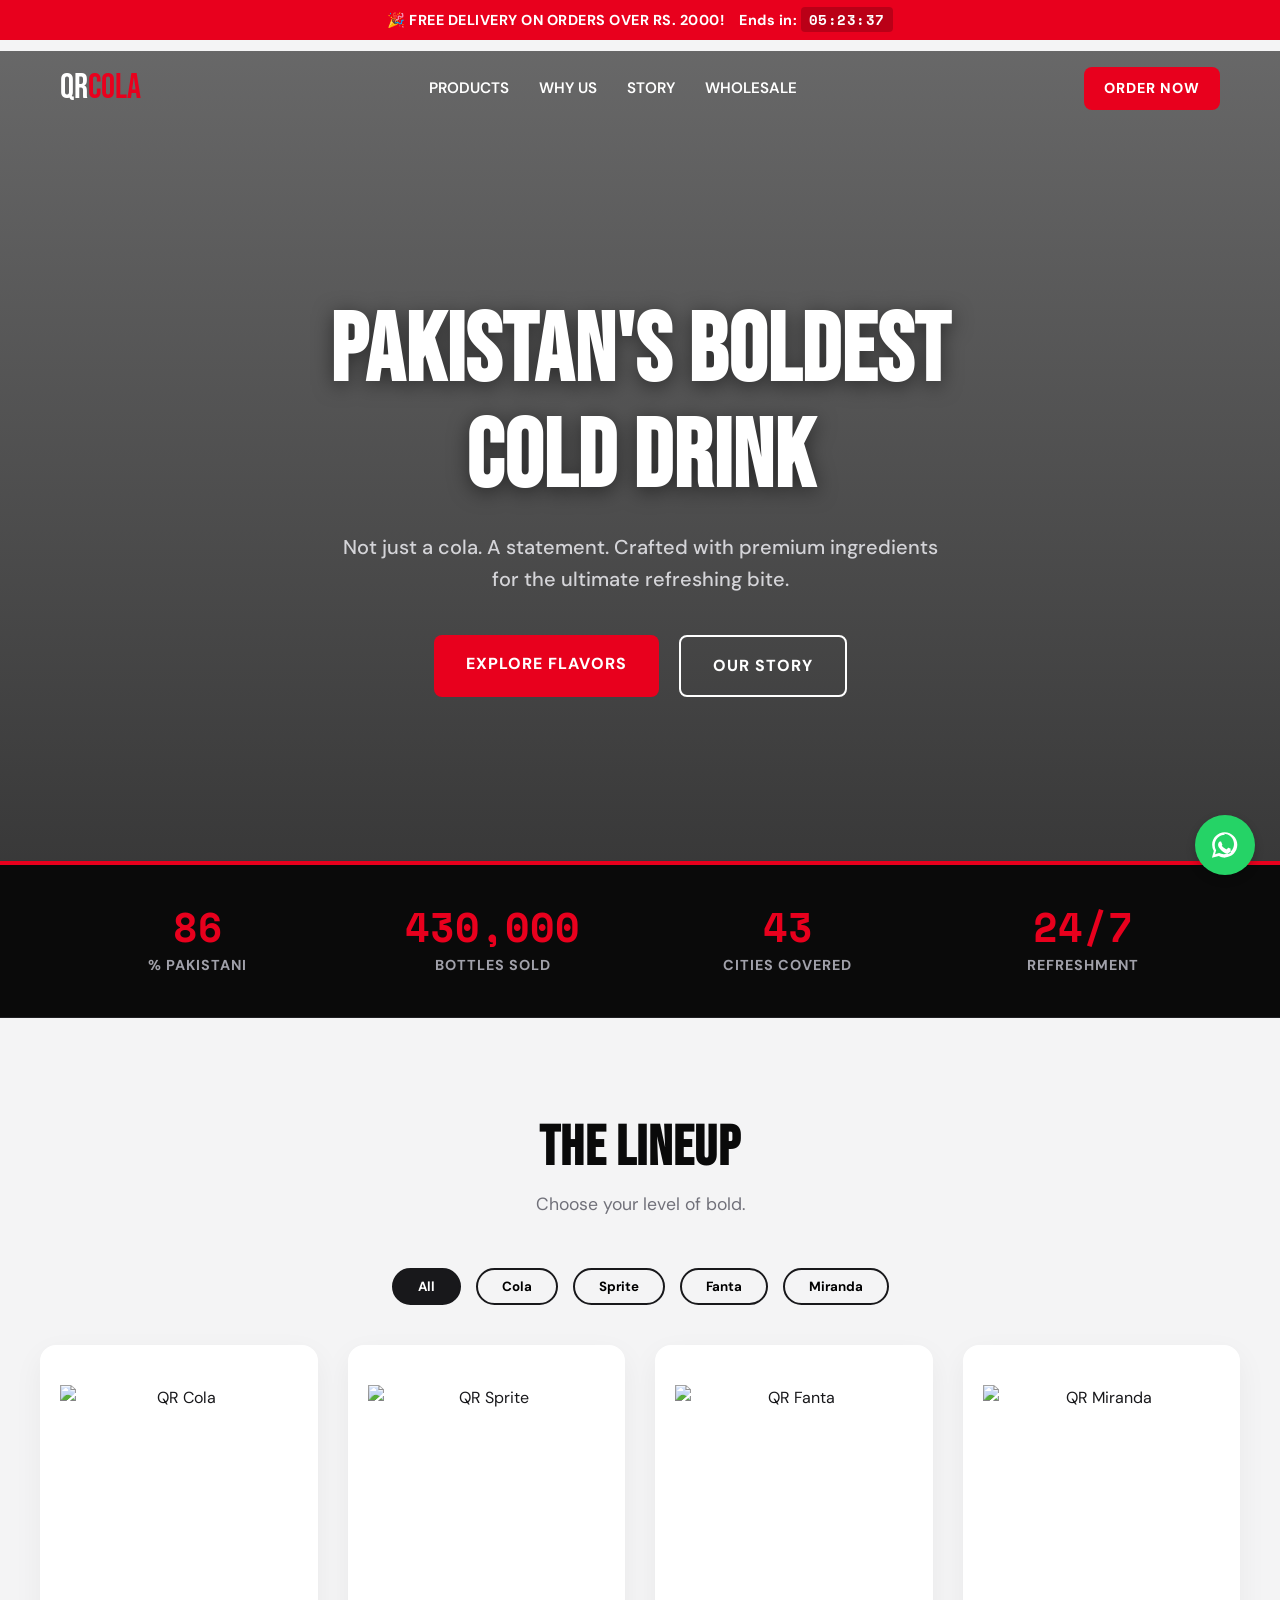
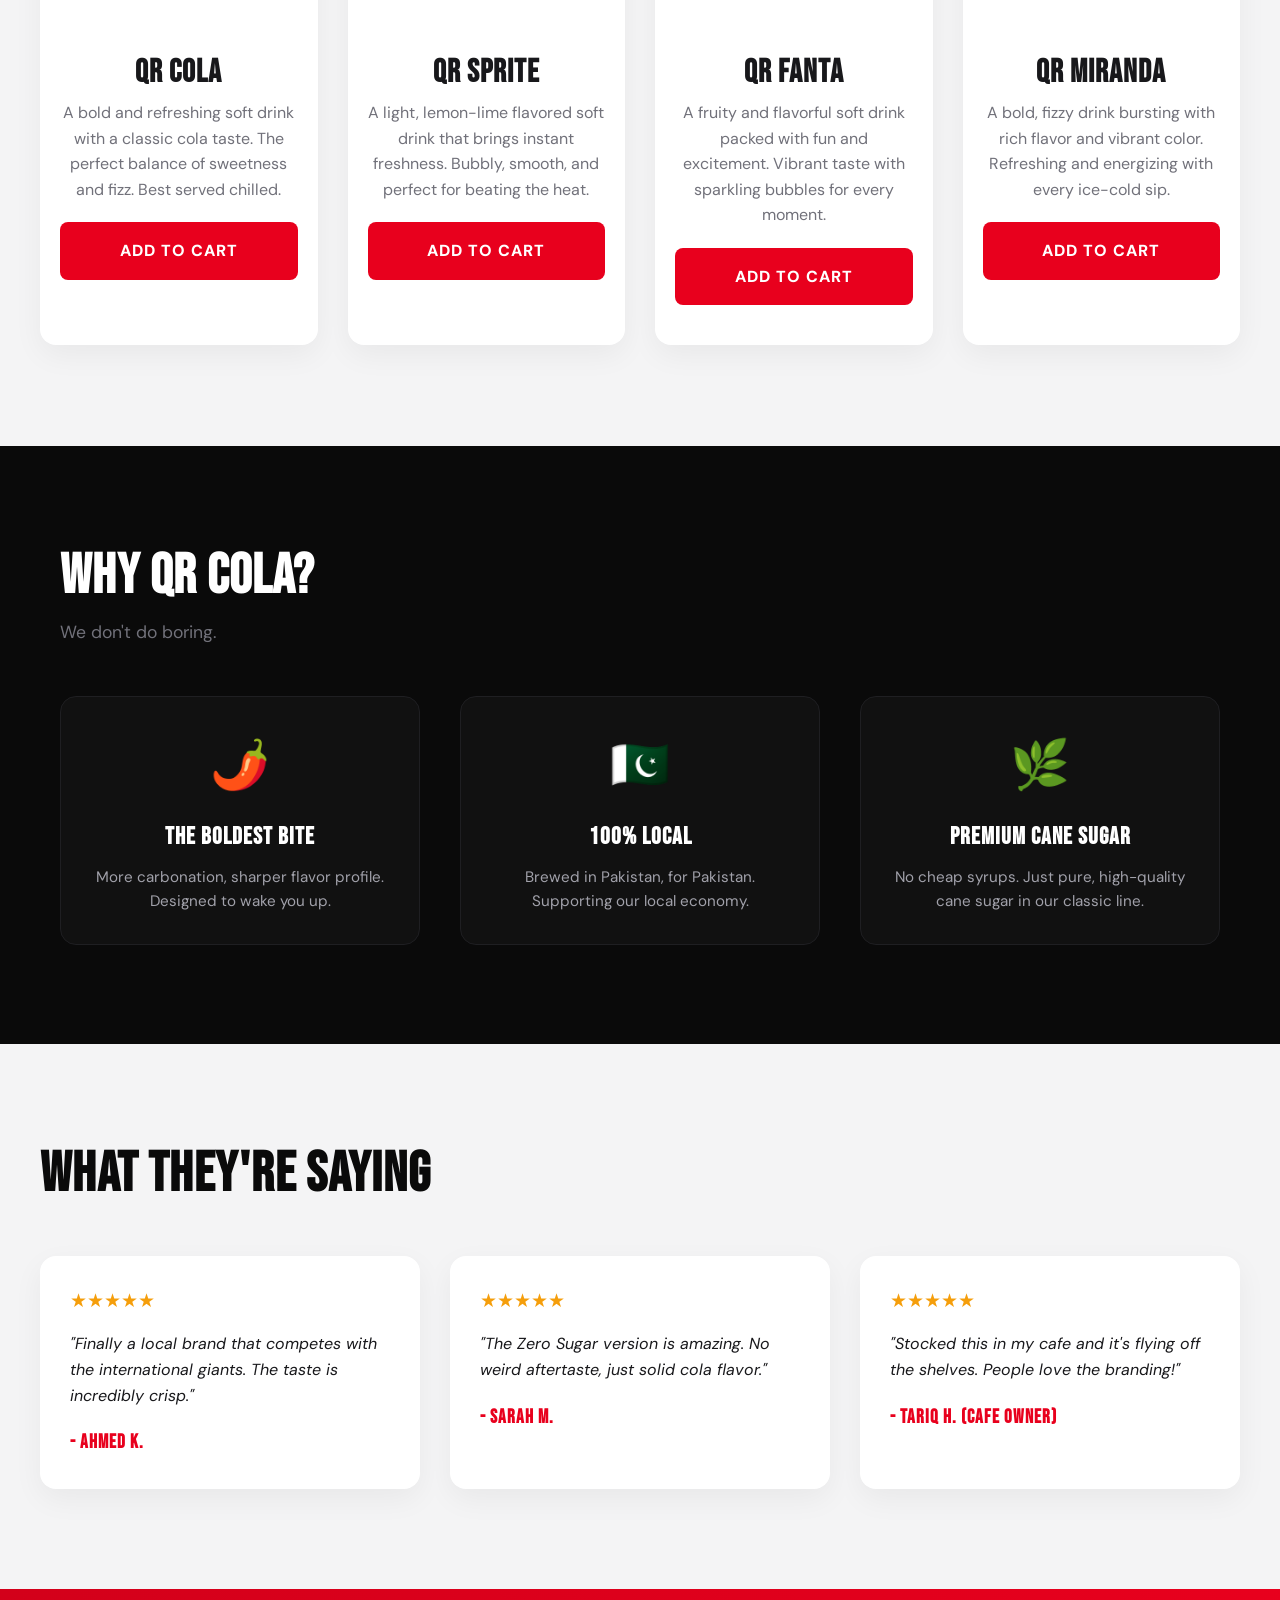
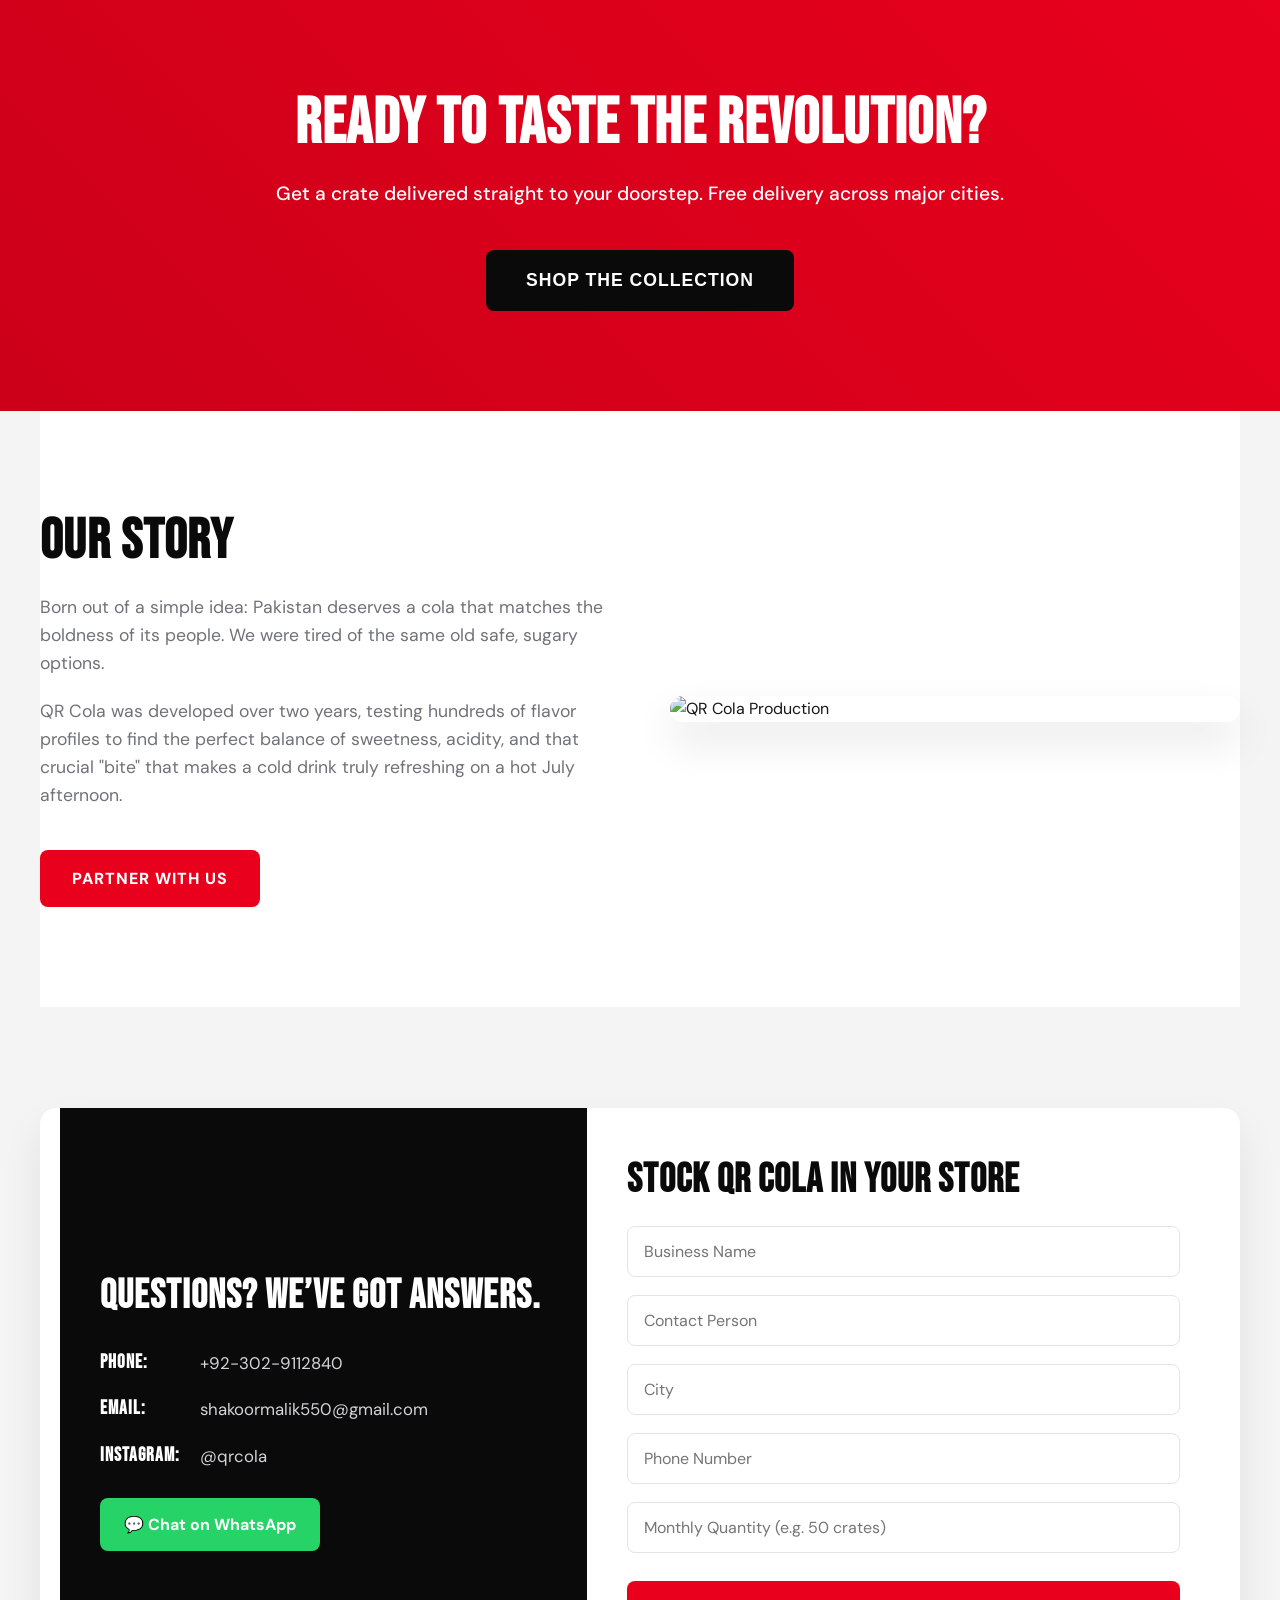
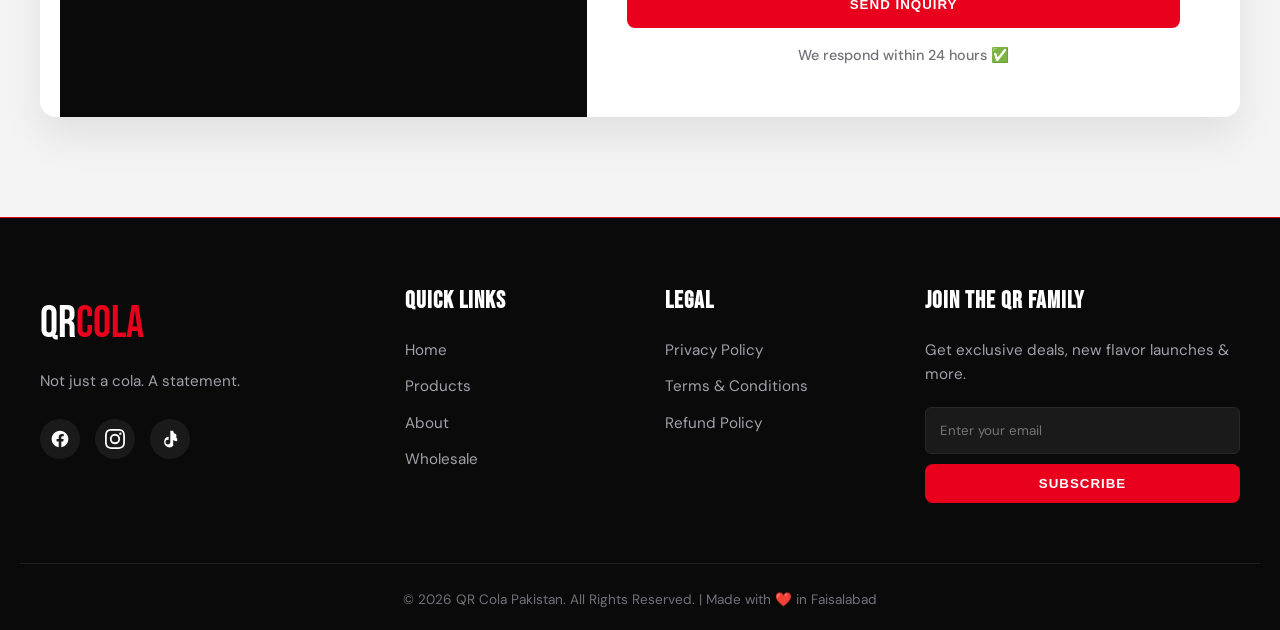
==== index (2).html @ 8982a93e "Add files via upload" ====
<!DOCTYPE html>
<html lang="en">
<head>
    <!-- SEO Meta Tags -->
    <meta charset="UTF-8">
    <meta name="viewport" content="width=device-width, initial-scale=1.0">
    <title>QR Cola Pakistan — Pakistan's Boldest Cold Drink</title>
    <meta name="description" content="Not just a cola. A statement. Experience the bold, refreshing taste of QR Cola. Order now for free delivery across Pakistan.">
    <meta property="og:title" content="QR Cola Pakistan — Pakistan's Boldest Cold Drink">
    <meta property="og:description" content="Experience the bold, refreshing taste of QR Cola. Order now for free delivery across Pakistan.">
    <meta property="og:image" content="https://images.unsplash.com/photo-1622543925917-763c34d1a86e?ixlib=rb-4.0.3&auto=format&fit=crop&w=1200&q=80">
    <meta property="og:type" content="website">

    <!-- Google Fonts -->
    <link rel="preconnect" href="https://fonts.googleapis.com">
    <link rel="preconnect" href="https://fonts.gstatic.com" crossorigin>
    <link href="https://fonts.googleapis.com/css2?family=Bebas+Neue&family=DM+Sans:wght@400;500;700;800&family=Space+Mono:wght@400;700&display=swap" rel="stylesheet">

    <!-- Performance -->
    <link rel="preload" as="image" href="https://images.unsplash.com/photo-1622543925917-763c34d1a86e?ixlib=rb-4.0.3&auto=format&fit=crop&w=1920&q=80">

    <style>
        /* =========================================================
           GLOBAL VARIABLES & RESET
        ========================================================= */
        :root {
            --brand-red: #E8001D;
            --brand-red-dark: #cc0019;
            --brand-black: #0A0A0A;
            --brand-dark: #18181b;
            --brand-light: #f4f4f5;
            --brand-white: #ffffff;
            --text-gray: #71717a;
            
            --font-head: 'Bebas Neue', sans-serif;
            --font-body: 'DM Sans', sans-serif;
            --font-mono: 'Space Mono', monospace;
        }

        * {
            box-sizing: border-box;
            margin: 0;
            padding: 0;
        }

        html { scroll-behavior: smooth; }

        body {
            font-family: var(--font-body);
            background-color: var(--brand-light);
            color: var(--brand-dark);
            overflow-x: hidden;
            line-height: 1.6;
        }

        h1, h2, h3, h4, h5, h6 {
            font-family: var(--font-head);
            line-height: 1.1;
            letter-spacing: 1px;
            text-transform: uppercase;
        }

        .container {
            max-width: 1200px;
            margin: 0 auto;
            padding: 0 20px;
        }

        a { text-decoration: none; color: inherit; }
        ul { list-style: none; }
        img { max-width: 100%; height: auto; display: block; }

        /* General Button Style */
        .btn {
            display: inline-block;
            background-color: var(--brand-red);
            color: var(--brand-white);
            font-weight: 800;
            padding: 16px 32px;
            border-radius: 8px;
            border: none;
            cursor: pointer;
            text-transform: uppercase;
            letter-spacing: 1px;
            transition: all 0.3s ease;
            text-align: center;
        }
        .btn:hover { background-color: var(--brand-red-dark); transform: translateY(-2px); }

        /* Animation Utility */
        .fade-in {
            opacity: 0;
            transform: translateY(30px);
            transition: opacity 0.8s ease-out, transform 0.8s ease-out;
            will-change: transform, opacity;
        }
        .fade-in.visible { opacity: 1; transform: translateY(0); }

        /* =========================================================
           CRO Overlays (Scroll Bar, Sticky, WhatsApp, Exit Intent)
        ========================================================= */
        #scroll-progress {
            position: fixed; top: 0; left: 0; width: 100%; height: 4px;
            background-color: var(--brand-red); z-index: 10000;
            transform-origin: left center; transform: scaleX(0);
            will-change: transform;
        }

        .whatsapp-float {
            position: fixed; bottom: 25px; right: 25px; width: 60px; height: 60px;
            background-color: #25D366; color: #fff; border-radius: 50%;
            display: flex; align-items: center; justify-content: center;
            box-shadow: 0 4px 10px rgba(0, 0, 0, 0.2); z-index: 9998;
            will-change: transform; animation: pulse 2s infinite;
        }
        .whatsapp-float svg { width: 32px; height: 32px; fill: currentColor; }
        @keyframes pulse {
            0% { transform: scale(1); box-shadow: 0 0 0 0 rgba(37, 211, 102, 0.7); }
            70% { transform: scale(1.05); box-shadow: 0 0 0 15px rgba(37, 211, 102, 0); }
            100% { transform: scale(1); box-shadow: 0 0 0 0 rgba(37, 211, 102, 0); }
        }

        .mobile-sticky-bar {
            display: none; position: fixed; bottom: 0; left: 0; width: 100%;
            background-color: var(--brand-black); color: var(--brand-white);
            padding: 12px 16px; z-index: 9999; justify-content: space-between; align-items: center;
            box-shadow: 0 -4px 20px rgba(0,0,0,0.25);
            will-change: transform; transition: transform 0.3s ease-in-out;
        }
        .mobile-sticky-bar.hidden { transform: translateY(100%); }
        .mobile-sticky-bar .text { font-size: 0.85rem; font-weight: 700; }
        .mobile-sticky-bar .actions { display: flex; gap: 10px; align-items: center; }
        .mobile-sticky-bar .btn-buy { background: var(--brand-red); padding: 8px 16px; border-radius: 6px; font-weight: 800; font-size: 0.8rem; }
        .mobile-sticky-bar .btn-close { background: none; border: none; color: #a1a1aa; font-size: 1.2rem; }

        .exit-overlay {
            display: none; position: fixed; top: 0; left: 0; width: 100%; height: 100%;
            background-color: rgba(0, 0, 0, 0.8); z-index: 10001; align-items: center; justify-content: center; backdrop-filter: blur(4px);
        }
        .exit-popup {
            background: var(--brand-white); padding: 40px; border-radius: 16px; text-align: center;
            max-width: 480px; width: 90%; position: relative;
        }
        .exit-popup h2 { font-size: 2.5rem; color: var(--brand-dark); margin-bottom: 10px; }
        .exit-popup p { color: var(--text-gray); margin-bottom: 20px; font-size: 1rem; }
        .exit-form input { width: 100%; padding: 14px; border: 2px solid #e4e4e7; border-radius: 8px; margin-bottom: 15px; font-size: 1rem; font-family: var(--font-body); }
        .exit-form .btn { width: 100%; }
        .btn-exit-close { position: absolute; top: 15px; right: 20px; background: none; border: none; font-size: 1.8rem; color: #a1a1aa; cursor: pointer; }

        /* =========================================================
           1. ANNOUNCEMENT BAR
        ========================================================= */
        .announcement-bar {
            background-color: var(--brand-red);
            color: var(--brand-white);
            text-align: center;
            padding: 8px 10px;
            font-size: 0.9rem;
            font-weight: 700;
            display: flex;
            justify-content: center;
            align-items: center;
            gap: 15px;
            letter-spacing: 0.5px;
        }
        .timer { font-family: var(--font-mono); background: rgba(0,0,0,0.2); padding: 2px 8px; border-radius: 4px; }

        /* =========================================================
           2. NAVIGATION
        ========================================================= */
        .navbar {
            position: sticky; top: 0; z-index: 9000;
            background: transparent; padding: 20px 0;
            transition: all 0.3s ease;
        }
        .navbar.scrolled { background: rgba(10, 10, 10, 0.95); backdrop-filter: blur(10px); padding: 15px 0; }
        .nav-container { display: flex; justify-content: space-between; align-items: center; max-width: 1200px; margin: 0 auto; padding: 0 20px; }
        .logo { font-family: var(--font-head); font-size: 2.2rem; font-weight: 400; color: var(--brand-white); }
        .logo span { color: var(--brand-red); }
        .nav-links { display: flex; gap: 30px; align-items: center; }
        .nav-links a { color: var(--brand-white); font-weight: 600; font-size: 0.95rem; text-transform: uppercase; transition: color 0.2s; }
        .nav-links a:hover { color: var(--brand-red); }
        
        .hamburger { display: none; cursor: pointer; flex-direction: column; gap: 5px; }
        .hamburger span { display: block; width: 25px; height: 3px; background: var(--brand-white); transition: all 0.3s; }

        /* =========================================================
           3. HERO SECTION
        ========================================================= */
        .hero {
            height: 90vh; min-height: 600px;
            background: linear-gradient(rgba(10, 10, 10, 0.6), rgba(10, 10, 10, 0.8)), url('https://images.unsplash.com/photo-1622543925917-763c34d1a86e?ixlib=rb-4.0.3&auto=format&fit=crop&w=1920&q=80') center/cover;
            display: flex; align-items: center; justify-content: center; text-align: center; color: var(--brand-white);
            margin-top: -85px; /* Pull up under transparent nav */
            padding-top: 85px;
        }
        .hero-content h1 { font-size: 6rem; margin-bottom: 20px; text-shadow: 0 4px 20px rgba(0,0,0,0.5); }
        .hero-content p { font-size: 1.25rem; font-weight: 500; margin-bottom: 40px; max-width: 600px; margin-inline: auto; color: #d4d4d8; }
        .hero-buttons { display: flex; gap: 20px; justify-content: center; }
        .btn-outline { background: transparent; border: 2px solid var(--brand-white); color: var(--brand-white); }
        .btn-outline:hover { background: var(--brand-white); color: var(--brand-black); }

        /* =========================================================
           4. TRUST SIGNALS STRIP
        ========================================================= */
        .trust-strip { background: var(--brand-black); color: var(--brand-white); padding: 40px 0; border-top: 4px solid var(--brand-red); border-bottom: 1px solid #1f1f22;}
        .trust-grid { display: grid; grid-template-columns: repeat(4, 1fr); gap: 20px; text-align: center; }
        .trust-item h3 { font-family: var(--font-mono); font-size: 2.5rem; color: var(--brand-red); margin-bottom: 5px; }
        .trust-item p { font-size: 0.9rem; text-transform: uppercase; font-weight: 700; letter-spacing: 1px; color: #a1a1aa; }

        /* =========================================================
           5. PRODUCTS SECTION
        ========================================================= */
        .products { padding: 100px 0; text-align: center; }
        .section-header { margin-bottom: 50px; }
        .section-header h2 { font-size: 3.5rem; margin-bottom: 10px; color: var(--brand-black); }
        .section-header p { color: var(--text-gray); font-size: 1.1rem; }
        
        .filter-tabs { display: flex; justify-content: center; gap: 15px; margin-bottom: 40px; }
        .filter-btn { padding: 8px 24px; border: 2px solid var(--brand-dark); background: transparent; border-radius: 30px; cursor: pointer; font-weight: 700; font-family: var(--font-body); transition: all 0.3s; }
        .filter-btn.active, .filter-btn:hover { background: var(--brand-dark); color: var(--brand-white); }

        .product-grid { display: grid; grid-template-columns: repeat(4, 1fr); gap: 30px; }
        .product-card { background: var(--brand-white); padding: 40px 20px; border-radius: 16px; box-shadow: 0 10px 30px rgba(0,0,0,0.05); transition: transform 0.3s; }
        .product-card:hover { transform: translateY(-10px); }
        .product-card img { height: 250px; object-fit: contain; margin: 0 auto 20px; }
        .product-card h3 { font-size: 2rem; margin-bottom: 10px; }
        .product-card p { color: var(--text-gray); margin-bottom: 20px; }

        /* =========================================================
           6. WHY QR COLA SECTION
        ========================================================= */
        .why-qr { background: var(--brand-black); color: var(--brand-white); padding: 100px 0; }
        .why-qr .section-header h2 { color: var(--brand-white); }
        .why-grid { display: grid; grid-template-columns: repeat(3, 1fr); gap: 40px; }
        .why-card { text-align: center; padding: 30px; border: 1px solid #1f1f22; border-radius: 16px; background: #111; }
        .why-card .icon { font-size: 3rem; margin-bottom: 20px; }
        .why-card h4 { font-size: 1.5rem; margin-bottom: 15px; }
        .why-card p { color: #a1a1aa; font-size: 0.95rem; }

        /* =========================================================
           7. TESTIMONIALS SECTION
        ========================================================= */
        .testimonials { padding: 100px 0; }
        .test-grid { display: grid; grid-template-columns: repeat(3, 1fr); gap: 30px; }
        .test-card { background: var(--brand-white); padding: 30px; border-radius: 16px; box-shadow: 0 10px 30px rgba(0,0,0,0.05); }
        .stars { color: #F59E0B; margin-bottom: 15px; font-size: 1.2rem; }
        .test-card p { font-style: italic; margin-bottom: 20px; color: var(--brand-dark); }
        .test-author { font-weight: 700; font-family: var(--font-head); font-size: 1.2rem; letter-spacing: 1px; color: var(--brand-red); }

        /* =========================================================
           8. ORDER / CTA SECTION
        ========================================================= */
        .cta-section { 
            background: linear-gradient(45deg, var(--brand-red-dark), var(--brand-red)); 
            padding: 100px 0; text-align: center; color: var(--brand-white); 
        }
        .cta-section h2 { font-size: 4rem; margin-bottom: 20px; }
        .cta-section p { font-size: 1.2rem; font-weight: 500; margin-bottom: 40px; }
        .cta-section .btn { background: var(--brand-black); color: var(--brand-white); font-size: 1.1rem; padding: 20px 40px; }
        .cta-section .btn:hover { background: #222; }

        /* =========================================================
           9. BRAND STORY SECTION
        ========================================================= */
        .brand-story { padding: 100px 0; background: var(--brand-white); }
        .story-grid { display: grid; grid-template-columns: 1fr 1fr; gap: 60px; align-items: center; }
        .story-img img { border-radius: 16px; box-shadow: 0 20px 40px rgba(0,0,0,0.1); }
        .story-content h2 { font-size: 3.5rem; margin-bottom: 20px; color: var(--brand-black); }
        .story-content p { color: var(--text-gray); font-size: 1.1rem; margin-bottom: 20px; }

        /* =========================================================
           10. CONTACT & WHOLESALE (Integrated)
        ========================================================= */
        .contact-section { padding: 100px 0; background: var(--brand-light); }
        .contact-container {
            background: var(--brand-white); border-radius: 16px; box-shadow: 0 20px 40px rgba(0, 0, 0, 0.08);
            display: grid; grid-template-columns: 1fr 1.2fr; overflow: hidden;
        }
        .left-col { background-color: var(--brand-black); color: var(--brand-white); padding: 50px 40px; display: flex; flex-direction: column; justify-content: center; }
        .left-col h2 { font-size: 2.5rem; margin-bottom: 30px; }
        .contact-details li { margin-bottom: 16px; display: flex; align-items: center; color: #d4d4d8; font-size: 1.05rem; }
        .contact-details strong { color: var(--brand-white); width: 100px; display: inline-block; font-family: var(--font-head); font-size: 1.2rem; letter-spacing: 1px; }
        .btn-whatsapp { background-color: #25D366; color: #fff; padding: 14px 24px; border-radius: 8px; font-weight: 700; display: inline-flex; align-items: center; width: max-content; margin-top: 10px; }
        
        .right-col { padding: 50px 40px; }
        .right-col h2 { font-size: 2.5rem; margin-bottom: 24px; color: var(--brand-black); }
        .form-group { margin-bottom: 18px; position: relative; }
        .form-group input { width: 100%; padding: 14px 16px; border: 1.5px solid #e4e4e7; border-radius: 8px; font-size: 1rem; font-family: var(--font-body); outline: none; transition: 0.2s; }
        .form-group input:focus { border-color: var(--brand-black); }
        .form-group input.error-border { border-color: var(--brand-red) !important; background-color: #fef2f2; }
        .inline-error { color: var(--brand-red); font-size: 0.85rem; margin-top: 6px; display: none; font-weight: 500; }
        .form-footer { text-align: center; margin-top: 16px; font-size: 0.9rem; color: var(--text-gray); font-weight: 500; }

        @keyframes shake { 0%, 100% { transform: translateX(0); } 20%, 60% { transform: translateX(-6px); } 40%, 80% { transform: translateX(6px); } }
        .shake-animation { animation: shake 0.4s cubic-bezier(.36,.07,.19,.97) both; }

        /* =========================================================
           11. FOOTER (Integrated)
        ========================================================= */
        .qr-footer { background-color: var(--brand-black); color: var(--brand-white); border-top: 1px solid var(--brand-red); padding: 70px 20px 20px; font-size: 0.95rem; }
        .footer-container { max-width: 1200px; margin: 0 auto; display: grid; grid-template-columns: 1.5fr 1fr 1fr 1.5fr; gap: 50px; }
        .qr-footer h4 { font-size: 1.5rem; margin-bottom: 24px; }
        .brand-col .footer-logo { font-size: 2.8rem; font-family: var(--font-head); margin-bottom: 10px; }
        .brand-col .footer-logo span { color: var(--brand-red); }
        .brand-col .tagline { color: #a1a1aa; margin-bottom: 25px; }
        .social-icons { display: flex; gap: 15px; }
        .social-link { width: 40px; height: 40px; background: #1a1a1a; border-radius: 50%; display: flex; align-items: center; justify-content: center; transition: 0.3s; }
        .social-link svg { width: 20px; height: 20px; fill: var(--brand-white); }
        .social-link:hover { background: var(--brand-red); transform: translateY(-3px); }
        .footer-links li { margin-bottom: 12px; }
        .footer-links a { color: #a1a1aa; transition: 0.2s; }
        .footer-links a:hover { color: var(--brand-red); padding-left: 5px; }
        .newsletter-col p { color: #a1a1aa; margin-bottom: 20px; }
        .newsletter-form { display: flex; flex-direction: column; gap: 10px; }
        .newsletter-form input { padding: 14px; background: #1a1a1a; border: 1px solid #27272a; color: #fff; border-radius: 6px; font-family: var(--font-body); outline: none; }
        .newsletter-form input:focus { border-color: var(--brand-red); }
        .footer-bottom { margin-top: 60px; padding-top: 25px; border-top: 1px solid #1f1f22; text-align: center; color: #71717a; font-size: 0.85rem; }

        /* =========================================================
           RESPONSIVE BREAKPOINTS (1200px, 768px, 480px)
        ========================================================= */
        @media (max-width: 1200px) {
            .hero-content h1 { font-size: 5rem; }
            .product-grid, .why-grid, .test-grid { gap: 20px; }
        }

        @media (max-width: 768px) {
            /* Navbar Mobile */
            .hamburger { display: flex; }
            .nav-links { 
                position: absolute; top: 100%; left: 0; width: 100%; background: var(--brand-black); 
                flex-direction: column; padding: 20px 0; gap: 20px; transform: scaleY(0); transform-origin: top; 
                transition: transform 0.3s ease; border-top: 1px solid #222;
            }
            .nav-links.active { transform: scaleY(1); }
            
            /* Typography & Layout adjustments */
            .hero-content h1 { font-size: 4rem; }
            .trust-grid { grid-template-columns: 1fr 1fr; gap: 30px; }
            .product-grid, .why-grid, .test-grid { grid-template-columns: 1fr 1fr; }
            .story-grid { grid-template-columns: 1fr; text-align: center; }
            .story-img { order: -1; } /* Image on top */
            .contact-container { grid-template-columns: 1fr; }
            .footer-container { grid-template-columns: 1fr 1fr; gap: 40px; }
            
            /* Mobile CRO display */
            .mobile-sticky-bar { display: flex; }
            .whatsapp-float { bottom: 80px; } /* Push above sticky bar */
            .exit-overlay { display: none !important; } /* Desktop only */
        }

        @media (max-width: 480px) {
            .hero-content h1 { font-size: 3rem; }
            .trust-grid { grid-template-columns: 1fr; }
            .product-grid { grid-template-columns: 1fr; }
            .why-grid, .test-grid { grid-template-columns: 1fr; }
            .footer-container { grid-template-columns: 1fr; }
            .cta-section h2 { font-size: 3rem; }
            .filter-tabs { flex-wrap: wrap; }
            .mobile-sticky-bar .text { font-size: 0.75rem; }
            .mobile-sticky-bar .btn-buy { padding: 6px 12px; }
        }
    </style>
</head>
<body>

    <!-- UI OVERLAYS -->
    <div id="scroll-progress"></div>

    <div class="exit-overlay" id="exitIntentPopup">
        <div class="exit-popup">
            <button class="btn-exit-close" id="closePopup">&times;</button>
            <h2>WAIT! Get 10% OFF</h2>
            <p>Don't leave thirsty. Enter your email to unlock your exclusive code: <strong>FIRST10</strong></p>
            <form class="exit-form" id="exitForm">
                <input type="email" placeholder="Enter your email address" required>
                <button type="submit" class="btn">CLAIM MY DISCOUNT</button>
            </form>
        </div>
    </div>

    <div class="mobile-sticky-bar" id="mobileStickyBar">
        <div class="text">🛒 QR Cola — Order & Get Free Delivery</div>
        <div class="actions">
            <a href="#order-cta" class="btn-buy">BUY NOW</a>
            <button class="btn-close" id="closeStickyBar">&times;</button>
        </div>
    </div>

    <a href="https://wa.me/923029112840" target="_blank" class="whatsapp-float" aria-label="Chat on WhatsApp">
        <svg viewBox="0 0 24 24"><path d="M12.031 21.492c-1.625 0-3.219-.422-4.641-1.219l-5.187 1.359 1.406-5.062a9.42 9.42 0 01-1.266-4.734c0-5.203 4.234-9.437 9.453-9.437s9.437 4.234 9.437 9.437-4.234 9.456-9.202 9.456h-.001zm0-17.155c-4.25 0-7.719 3.469-7.719 7.719 0 1.359.359 2.687 1.047 3.844l-.828 2.969 3.031-.797a7.669 7.669 0 003.469.828h.016c4.25 0 7.703-3.469 7.703-7.703 0-4.25-3.469-7.719-7.719-7.719zm4.234 10.516c-.234-.109-1.375-.688-1.594-.766-.219-.078-.375-.109-.531.109-.156.219-.609.766-.75.922-.141.156-.281.187-.516.078-1.25-.562-2.312-1.234-3.219-2.547-.141-.187.141-.172.359-.609.078-.156.031-.297-.016-.422-.047-.125-.531-1.281-.734-1.766-.187-.453-.391-.391-.531-.391-.141 0-.297-.016-.453-.016-.156 0-.422.062-.641.312-.219.25-.844.828-.844 2.016 0 1.187.859 2.344.984 2.5.125.156 1.703 2.609 4.125 3.656.578.25 1.031.391 1.391.5.578.187 1.109.156 1.531.094.469-.062 1.375-.562 1.562-1.109.187-.547.187-1.016.141-1.109-.063-.094-.219-.156-.454-.266z"/></svg>
    </a>

    <!-- 1. ANNOUNCEMENT BAR -->
    <div id="announcement-bar" class="announcement-bar">
        <span>🎉 FREE DELIVERY ON ORDERS OVER RS. 2000!</span>
        <span>Ends in: <strong class="timer" id="countdownTimer">05:23:40</strong></span>
    </div>

    <!-- 2. NAVIGATION -->
    <nav id="navbar" class="navbar">
        <div class="nav-container">
            <a href="#" class="logo">QR<span>COLA</span></a>
            <div class="nav-links" id="navLinks">
                <a href="#products">Products</a>
                <a href="#why-qr">Why Us</a>
                <a href="#brand-story">Story</a>
                <a href="#contact-wholesale">Wholesale</a>
            </div>
            <div style="display: flex; gap: 15px; align-items: center;">
                <a href="#order-cta" class="btn" style="padding: 10px 20px; font-size: 0.9rem;">Order Now</a>
                <div class="hamburger" id="hamburgerMenu">
                    <span></span><span></span><span></span>
                </div>
            </div>
        </div>
    </nav>

    <!-- 3. HERO SECTION -->
    <section id="hero" class="hero">
        <div class="container hero-content fade-in">
            <h1>Pakistan's Boldest<br>Cold Drink</h1>
            <p>Not just a cola. A statement. Crafted with premium ingredients for the ultimate refreshing bite.</p>
            <div class="hero-buttons">
                <a href="#products" class="btn">Explore Flavors</a>
                <a href="#brand-story" class="btn btn-outline">Our Story</a>
            </div>
        </div>
    </section>

    <!-- 4. TRUST SIGNALS STRIP -->
    <section id="trust-signals" class="trust-strip">
        <div class="container trust-grid">
            <div class="trust-item fade-in">
                <h3 class="stat-counter" data-target="100">0</h3><p>% Pakistani</p>
            </div>
            <div class="trust-item fade-in" style="transition-delay: 0.1s;">
                <h3 class="stat-counter" data-target="500000">0</h3><p>Bottles Sold</p>
            </div>
            <div class="trust-item fade-in" style="transition-delay: 0.2s;">
                <h3 class="stat-counter" data-target="50">0</h3><p>Cities Covered</p>
            </div>
            <div class="trust-item fade-in" style="transition-delay: 0.3s;">
                <h3>24/7</h3><p>Refreshment</p>
            </div>
        </div>
    </section>

    <!-- 5. PRODUCTS SECTION -->
    <section id="products" class="products container fade-in">
        <div class="section-header">
            <h2>The Lineup</h2>
            <p>Choose your level of bold.</p>
        </div>
        <div class="filter-tabs">
            <button class="filter-btn active" data-filter="all">All</button>
            <button class="filter-btn" data-filter="classic">Cola</button>
            <button class="filter-btn" data-filter="sprite">Sprite</button>
            <button class="filter-btn" data-filter="fanta">Fanta</button>
            <button class="filter-btn" data-filter="miranda">Miranda</button>
        </div>
        <div class="product-grid" id="productGrid">
            <!-- Product 1: QR Cola -->
            <div class="product-card" data-category="classic">
                <img src="berry.png" alt="QR Cola" loading="lazy">
                <h3>QR Cola</h3>
                <p>A bold and refreshing soft drink with a classic cola taste. The perfect balance of sweetness and fizz. Best served chilled.</p>
                <a href="#order-cta" class="btn" style="width: 100%">Add to Cart</a>
            </div>
            <!-- Product 2: QR Sprite -->
            <div class="product-card" data-category="sprite">
                <img src="lemon.png" alt="QR Sprite" loading="lazy">
                <h3>QR Sprite</h3>
                <p>A light, lemon-lime flavored soft drink that brings instant freshness. Bubbly, smooth, and perfect for beating the heat.</p>
                <a href="#order-cta" class="btn" style="width: 100%">Add to Cart</a>
            </div>
            <!-- Product 3: QR Fanta -->
            <div class="product-card" data-category="fanta">
                <img src="original.png" alt="QR Fanta" loading="lazy">
                <h3>QR Fanta</h3>
                <p>A fruity and flavorful soft drink packed with fun and excitement. Vibrant taste with sparkling bubbles for every moment.</p>
                <a href="#order-cta" class="btn" style="width: 100%">Add to Cart</a>
            </div>
            <!-- Product 4: QR Miranda -->
            <div class="product-card" data-category="miranda">
                <img src="zero.png" alt="QR Miranda" loading="lazy">
                <h3>QR Miranda</h3>
                <p>A bold, fizzy drink bursting with rich flavor and vibrant color. Refreshing and energizing with every ice-cold sip.</p>
                <a href="#order-cta" class="btn" style="width: 100%">Add to Cart</a>
            </div>
        </div>
    </section>

    <!-- 6. WHY QR COLA SECTION -->
    <section id="why-qr" class="why-qr">
        <div class="container fade-in">
            <div class="section-header text-center">
                <h2>Why QR Cola?</h2>
                <p>We don't do boring.</p>
            </div>
            <div class="why-grid">
                <div class="why-card">
                    <div class="icon">🌶️</div>
                    <h4>The Boldest Bite</h4>
                    <p>More carbonation, sharper flavor profile. Designed to wake you up.</p>
                </div>
                <div class="why-card">
                    <div class="icon">🇵🇰</div>
                    <h4>100% Local</h4>
                    <p>Brewed in Pakistan, for Pakistan. Supporting our local economy.</p>
                </div>
                <div class="why-card">
                    <div class="icon">🌿</div>
                    <h4>Premium Cane Sugar</h4>
                    <p>No cheap syrups. Just pure, high-quality cane sugar in our classic line.</p>
                </div>
            </div>
        </div>
    </section>

    <!-- 7. TESTIMONIALS SECTION -->
    <section id="testimonials" class="testimonials container fade-in">
        <div class="section-header text-center">
            <h2>What They're Saying</h2>
        </div>
        <div class="test-grid">
            <div class="test-card">
                <div class="stars">★★★★★</div>
                <p>"Finally a local brand that competes with the international giants. The taste is incredibly crisp."</p>
                <div class="test-author">- Ahmed K.</div>
            </div>
            <div class="test-card">
                <div class="stars">★★★★★</div>
                <p>"The Zero Sugar version is amazing. No weird aftertaste, just solid cola flavor."</p>
                <div class="test-author">- Sarah M.</div>
            </div>
            <div class="test-card">
                <div class="stars">★★★★★</div>
                <p>"Stocked this in my cafe and it's flying off the shelves. People love the branding!"</p>
                <div class="test-author">- Tariq H. (Cafe Owner)</div>
            </div>
        </div>
    </section>

    <!-- 8. ORDER / CTA SECTION -->
    <section id="order-cta" class="cta-section fade-in">
        <div class="container">
            <h2>Ready to Taste the Revolution?</h2>
            <p>Get a crate delivered straight to your doorstep. Free delivery across major cities.</p>
            <button class="btn">Shop The Collection</button>
        </div>
    </section>

    <!-- 9. BRAND STORY SECTION -->
    <section id="brand-story" class="brand-story container fade-in">
        <div class="story-grid">
            <div class="story-content">
                <h2>Our Story</h2>
                <p>Born out of a simple idea: Pakistan deserves a cola that matches the boldness of its people. We were tired of the same old safe, sugary options.</p>
                <p>QR Cola was developed over two years, testing hundreds of flavor profiles to find the perfect balance of sweetness, acidity, and that crucial "bite" that makes a cold drink truly refreshing on a hot July afternoon.</p>
                <a href="#contact-wholesale" class="btn" style="margin-top: 20px;">Partner With Us</a>
            </div>
            <div class="story-img">
                <img src="https://images.unsplash.com/photo-1556881286-fc6915169721?ixlib=rb-4.0.3&auto=format&fit=crop&w=800&q=80" alt="QR Cola Production" loading="lazy">
            </div>
        </div>
    </section>

    <!-- 10. CONTACT & WHOLESALE SECTION -->
    <section id="contact-wholesale" class="contact-section fade-in">
        <div class="container contact-container">
            <!-- Left: Retail / Get in Touch -->
            <div class="left-col">
                <h2>QUESTIONS? WE’VE GOT ANSWERS.</h2>
                <ul class="contact-details">
                    <li><strong>Phone:</strong> +92-302-9112840</li>
                    <li><strong>Email:</strong> shakoormalik550@gmail.com</li>
                    <li><strong>Instagram:</strong> @qrcola</li>
                </ul>
                <a href="https://wa.me/923029112840" target="_blank" class="btn-whatsapp">
                    💬 Chat on WhatsApp
                </a>
            </div>

            <!-- Right: Wholesale Form -->
            <div class="right-col">
                <h2>STOCK QR COLA IN YOUR STORE</h2>
                <form id="wholesaleForm" novalidate>
                    <div class="form-group">
                        <input type="text" id="businessName" placeholder="Business Name">
                        <div class="inline-error">Business Name is required</div>
                    </div>
                    <div class="form-group">
                        <input type="text" id="contactPerson" placeholder="Contact Person">
                        <div class="inline-error">Contact Person is required</div>
                    </div>
                    <div class="form-group">
                        <input type="text" id="city" placeholder="City">
                        <div class="inline-error">City is required</div>
                    </div>
                    <div class="form-group">
                        <input type="tel" id="phone" placeholder="Phone Number">
                        <div class="inline-error">Phone Number is required</div>
                    </div>
                    <div class="form-group">
                        <input type="text" id="quantity" placeholder="Monthly Quantity (e.g. 50 crates)">
                        <div class="inline-error">Please specify a monthly quantity</div>
                    </div>
                    <button type="submit" class="btn" style="width:100%; margin-top:10px;">SEND INQUIRY</button>
                    <div class="form-footer">We respond within 24 hours ✅</div>
                </form>
            </div>
        </div>
    </section>

    <!-- 11. FOOTER -->
    <footer class="qr-footer">
        <div class="footer-container">
            <div class="brand-col">
                <div class="footer-logo">QR<span>COLA</span></div>
                <p class="tagline">Not just a cola. A statement.</p>
                <div class="social-icons">
                    <a href="#" class="social-link" aria-label="Facebook"><svg viewBox="0 0 24 24"><path d="M22 12c0-5.523-4.477-10-10-10S2 6.477 2 12c0 4.991 3.657 9.128 8.438 9.878v-6.987h-2.54V12h2.54V9.797c0-2.506 1.492-3.89 3.777-3.89 1.094 0 2.238.195 2.238.195v2.46h-1.26c-1.243 0-1.63.771-1.63 1.562V12h2.773l-.443 2.89h-2.33v6.988C18.343 21.128 22 16.991 22 12z"/></svg></a>
                    <a href="#" class="social-link" aria-label="Instagram"><svg viewBox="0 0 24 24"><path d="M12 2.163c3.204 0 3.584.012 4.85.07 3.252.148 4.771 1.691 4.919 4.919.058 1.265.069 1.645.069 4.849 0 3.205-.012 3.584-.069 4.849-.149 3.225-1.664 4.771-4.919 4.919-1.266.058-1.644.07-4.85.07-3.204 0-3.584-.012-4.849-.07-3.26-.149-4.771-1.699-4.919-4.92-.058-1.265-.07-1.644-.07-4.849 0-3.204.013-3.583.07-4.849.149-3.227 1.664-4.771 4.919-4.919 1.266-.057 1.645-.069 4.849-.069zM12 0C8.741 0 8.333.014 7.053.072 2.695.272.273 2.69.073 7.052.014 8.333 0 8.741 0 12c0 3.259.014 3.668.072 4.948.2 4.358 2.618 6.78 6.98 6.98C8.333 23.986 8.741 24 12 24c3.259 0 3.668-.014 4.948-.072 4.354-.2 6.782-2.618 6.979-6.98.059-1.28.073-1.689.073-4.948 0-3.259-.014-3.667-.072-4.947-.196-4.354-2.617-6.78-6.979-6.98C15.668.014 15.259 0 12 0zm0 5.838a6.162 6.162 0 100 12.324 6.162 6.162 0 000-12.324zM12 16a4 4 0 110-8 4 4 0 010 8zm6.406-11.845a1.44 1.44 0 100 2.881 1.44 1.44 0 000-2.881z"/></svg></a>
                    <a href="#" class="social-link" aria-label="TikTok"><svg viewBox="0 0 24 24"><path d="M19.59 6.69a4.83 4.83 0 01-3.77-4.25V2h-3.45v13.67a2.89 2.89 0 01-5.2 1.74 2.89 2.89 0 012.31-4.64 2.93 2.93 0 01.88.13V9.4a6.84 6.84 0 00-1-.05A6.33 6.33 0 005 15.66a6.34 6.34 0 0010.86 4.43v-7a8.16 8.16 0 004.77 1.52v-3.4a4.85 4.85 0 01-1-.1z"/></svg></a>
                </div>
            </div>
            <div>
                <h4>QUICK LINKS</h4>
                <ul class="footer-links">
                    <li><a href="#hero">Home</a></li>
                    <li><a href="#products">Products</a></li>
                    <li><a href="#why-qr">About</a></li>
                    <li><a href="#contact-wholesale">Wholesale</a></li>
                </ul>
            </div>
            <div>
                <h4>LEGAL</h4>
                <ul class="footer-links">
                    <li><a href="#">Privacy Policy</a></li>
                    <li><a href="#">Terms & Conditions</a></li>
                    <li><a href="#">Refund Policy</a></li>
                </ul>
            </div>
            <div class="newsletter-col">
                <h4>JOIN THE QR FAMILY</h4>
                <p>Get exclusive deals, new flavor launches & more.</p>
                <form class="newsletter-form" onsubmit="event.preventDefault(); alert('Subscribed successfully!');">
                    <input type="email" placeholder="Enter your email" required>
                    <button type="submit" class="btn" style="padding: 12px;">SUBSCRIBE</button>
                </form>
            </div>
        </div>
        <div class="footer-bottom">
            <p>&copy; 2026 QR Cola Pakistan. All Rights Reserved. | Made with ❤️ in Faisalabad</p>
        </div>
    </footer>

    <!-- =========================================================
         JAVASCRIPT
    ========================================================= -->
    <script>
        document.addEventListener('DOMContentLoaded', () => {
            
            /* --- 1. Debounce Utility --- */
            const debounce = (func, wait) => {
                let timeout;
                return function executedFunction(...args) {
                    const later = () => { clearTimeout(timeout); func(...args); };
                    clearTimeout(timeout); timeout = setTimeout(later, wait);
                };
            };

            /* --- 2. Scroll Progress Bar --- */
            const progressBar = document.getElementById('scroll-progress');
            window.addEventListener('scroll', debounce(() => {
                requestAnimationFrame(() => {
                    const scrolled = window.scrollY / (document.documentElement.scrollHeight - window.innerHeight);
                    progressBar.style.transform = `scaleX(${scrolled})`;
                });
            }, 10), { passive: true });

            /* --- 3. Navbar Scroll Behavior --- */
            const navbar = document.getElementById('navbar');
            window.addEventListener('scroll', () => {
                if (window.scrollY > 50) navbar.classList.add('scrolled');
                else navbar.classList.remove('scrolled');
            }, { passive: true });

            /* --- 4. Mobile Menu Toggle --- */
            const hamburger = document.getElementById('hamburgerMenu');
            const navLinks = document.getElementById('navLinks');
            hamburger.addEventListener('click', () => {
                navLinks.classList.toggle('active');
            });
            // Close menu on click
            document.querySelectorAll('.nav-links a').forEach(link => {
                link.addEventListener('click', () => navLinks.classList.remove('active'));
            });

            /* --- 5. Countdown Timer --- */
            const timerEl = document.getElementById('countdownTimer');
            let timeLeft = 5 * 3600 + 23 * 60 + 40; // Example: 5h 23m 40s
            setInterval(() => {
                if (timeLeft <= 0) return;
                timeLeft--;
                const h = Math.floor(timeLeft / 3600).toString().padStart(2, '0');
                const m = Math.floor((timeLeft % 3600) / 60).toString().padStart(2, '0');
                const s = (timeLeft % 60).toString().padStart(2, '0');
                timerEl.textContent = `${h}:${m}:${s}`;
            }, 1000);

            /* --- 6. Scroll-Triggered Animations (IntersectionObserver) --- */
            const fadeElements = document.querySelectorAll('.fade-in');
            const observer = new IntersectionObserver((entries) => {
                entries.forEach(entry => {
                    if (entry.isIntersecting) {
                        entry.target.classList.add('visible');
                        observer.unobserve(entry.target);
                    }
                });
            }, { threshold: 0.1, rootMargin: "0px 0px -50px 0px" });
            fadeElements.forEach(el => observer.observe(el));

            /* --- 7. Stat Counter Animation --- */
            const counters = document.querySelectorAll('.stat-counter');
            const counterObserver = new IntersectionObserver((entries, obs) => {
                entries.forEach(entry => {
                    if (entry.isIntersecting) {
                        const target = +entry.target.getAttribute('data-target');
                        let count = 0;
                        const updateCount = () => {
                            const increment = target / 50; 
                            if (count < target) {
                                count = Math.ceil(count + increment);
                                entry.target.innerText = count.toLocaleString();
                                requestAnimationFrame(updateCount);
                            } else {
                                entry.target.innerText = (target >= 500000 ? '500K+' : target);
                            }
                        };
                        updateCount();
                        obs.unobserve(entry.target);
                    }
                });
            }, { threshold: 0.5 });
            counters.forEach(counter => counterObserver.observe(counter));

            /* --- 8. Product Filter Tabs --- */
            const filterBtns = document.querySelectorAll('.filter-btn');
            const productCards = document.querySelectorAll('.product-card');
            filterBtns.forEach(btn => {
                btn.addEventListener('click', () => {
                    filterBtns.forEach(b => b.classList.remove('active'));
                    btn.classList.add('active');
                    const filter = btn.getAttribute('data-filter');
                    
                    productCards.forEach(card => {
                        if (filter === 'all' || card.getAttribute('data-category') === filter) {
                            card.style.display = 'block';
                            setTimeout(() => card.style.opacity = '1', 50);
                        } else {
                            card.style.opacity = '0';
                            setTimeout(() => card.style.display = 'none', 300);
                        }
                    });
                });
            });

            /* --- 9. Wholesale Form Validation --- */
            const wholesaleForm = document.getElementById('wholesaleForm');
            const formGroups = wholesaleForm.querySelectorAll('.form-group');
            
            wholesaleForm.addEventListener('submit', (e) => {
                e.preventDefault(); 
                let isFormValid = true;

                formGroups.forEach(group => {
                    const input = group.querySelector('input');
                    const errorMsg = group.querySelector('.inline-error');
                    
                    input.classList.remove('shake-animation');
                    void input.offsetWidth; // Reflow

                    if (input.value.trim() === '') {
                        isFormValid = false;
                        input.classList.add('error-border', 'shake-animation');
                        errorMsg.style.display = 'block';
                    } else {
                        input.classList.remove('error-border', 'shake-animation');
                        errorMsg.style.display = 'none';
                    }
                });

                if (isFormValid) {
                    alert('Success! Your wholesale inquiry has been sent to the QR Cola team.');
                    wholesaleForm.reset(); 
                }
            });

            // Dynamic error clear on type
            formGroups.forEach(group => {
                const input = group.querySelector('input');
                const errorMsg = group.querySelector('.inline-error');
                input.addEventListener('input', () => {
                    if (input.value.trim() !== '') {
                        input.classList.remove('error-border', 'shake-animation');
                        errorMsg.style.display = 'none';
                    }
                });
            });

            /* --- 10. Exit Intent Popup (Desktop) --- */
            const exitPopup = document.getElementById('exitIntentPopup');
            const closeExitPopup = document.getElementById('closePopup');
            const exitForm = document.getElementById('exitForm');
            let popupTriggered = false;

            document.addEventListener('mouseleave', (e) => {
                if (e.clientY < 10 && !popupTriggered && window.innerWidth > 768) {
                    exitPopup.style.display = 'flex';
                    popupTriggered = true;
                }
            });

            closeExitPopup.addEventListener('click', () => exitPopup.style.display = 'none');
            exitPopup.addEventListener('click', (e) => { if(e.target === exitPopup) exitPopup.style.display = 'none'; });
            
            exitForm.addEventListener('submit', (e) => {
                e.preventDefault();
                alert('Success! Check your inbox for code FIRST10.');
                exitPopup.style.display = 'none';
            });

            /* --- 11. Sticky Bottom Bar Dismiss (Mobile) --- */
            const stickyBar = document.getElementById('mobileStickyBar');
            document.getElementById('closeStickyBar').addEventListener('click', () => {
                stickyBar.classList.add('hidden');
                setTimeout(() => stickyBar.style.display = 'none', 300);
            });
        });
    </script>
</body>
</html>
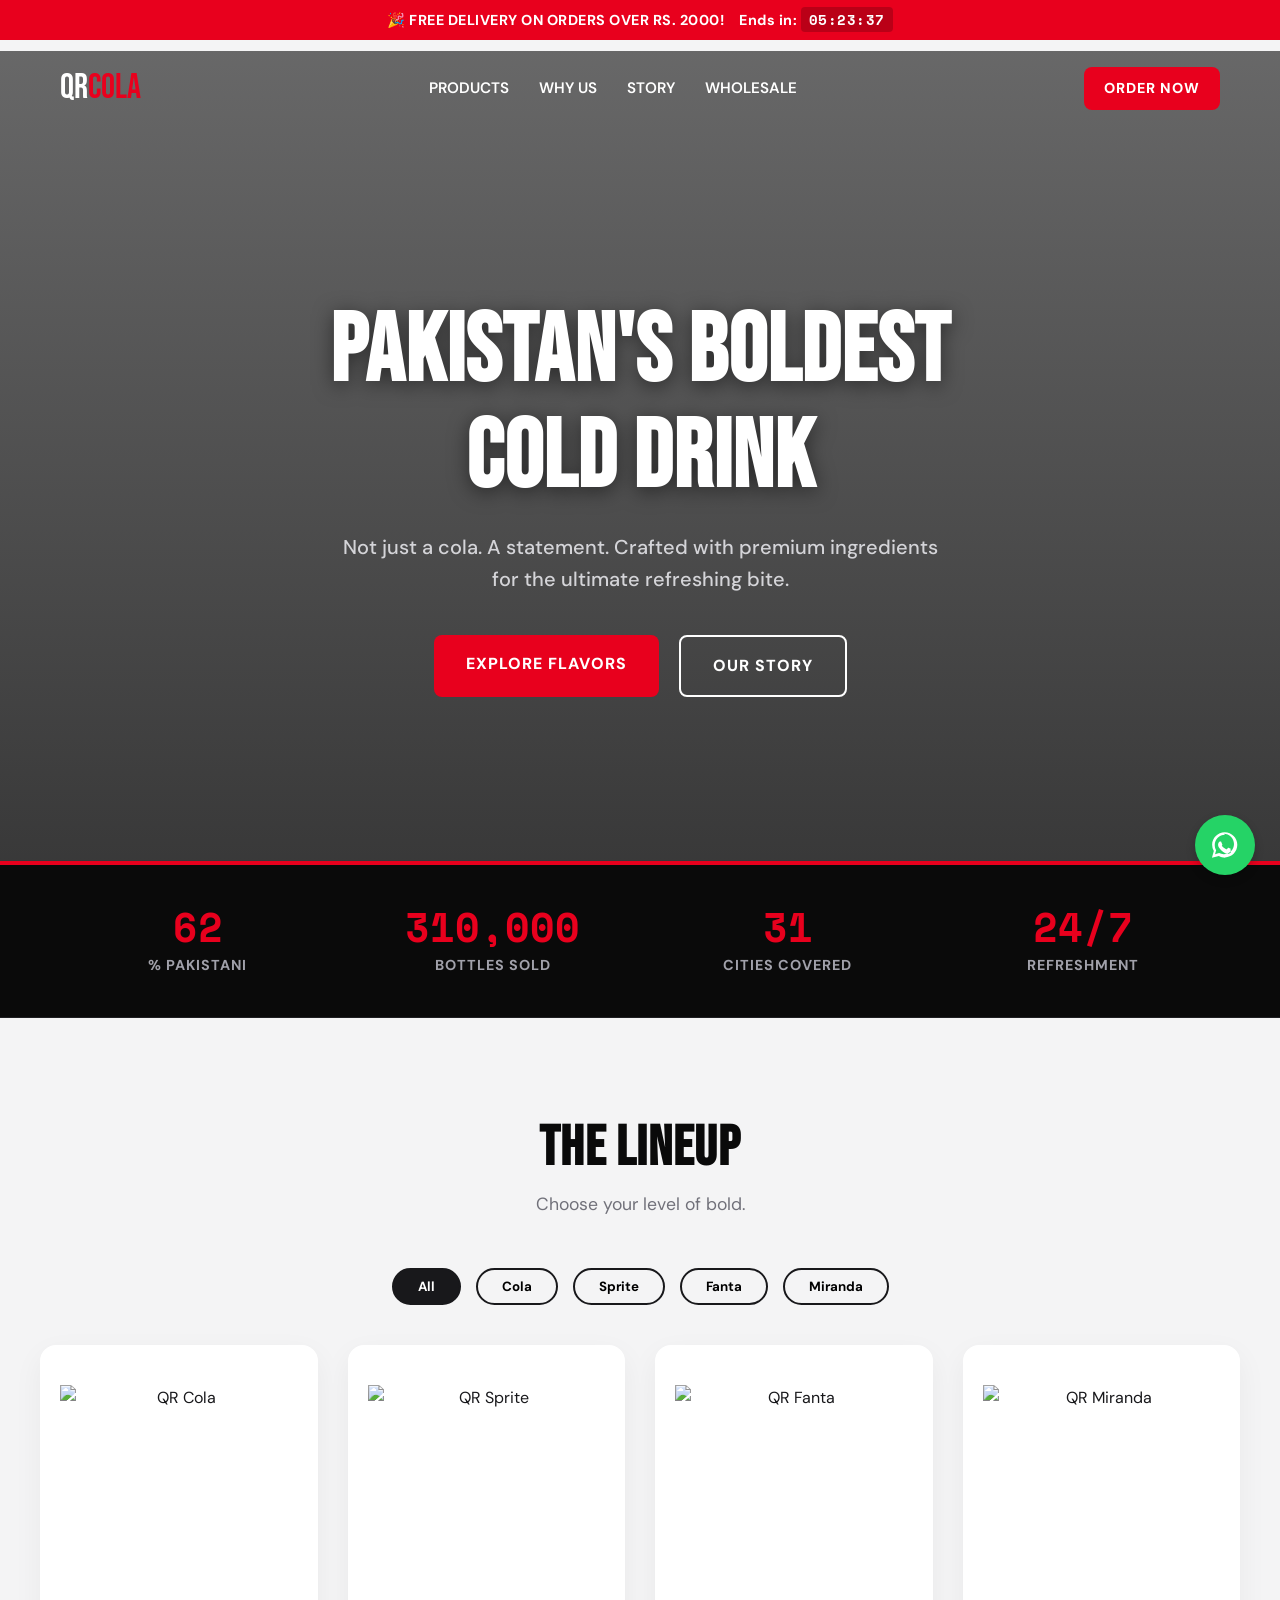
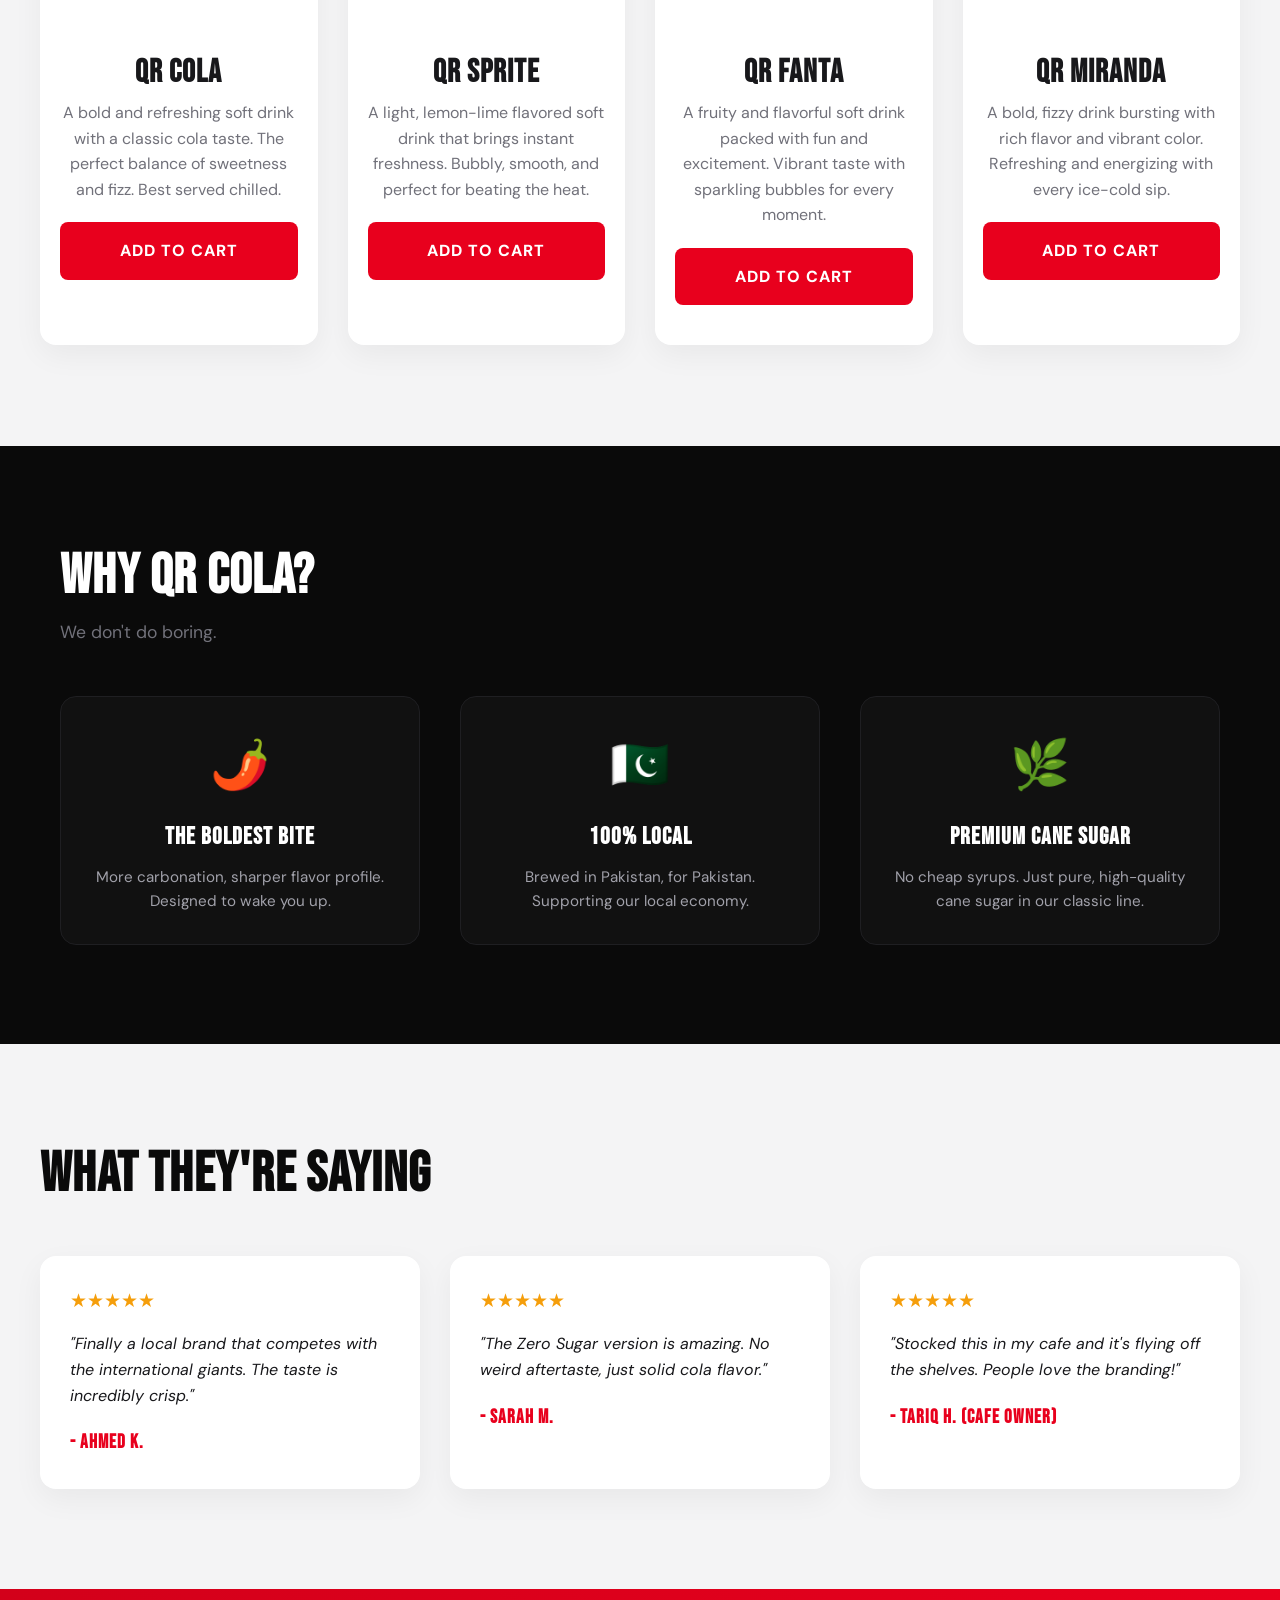
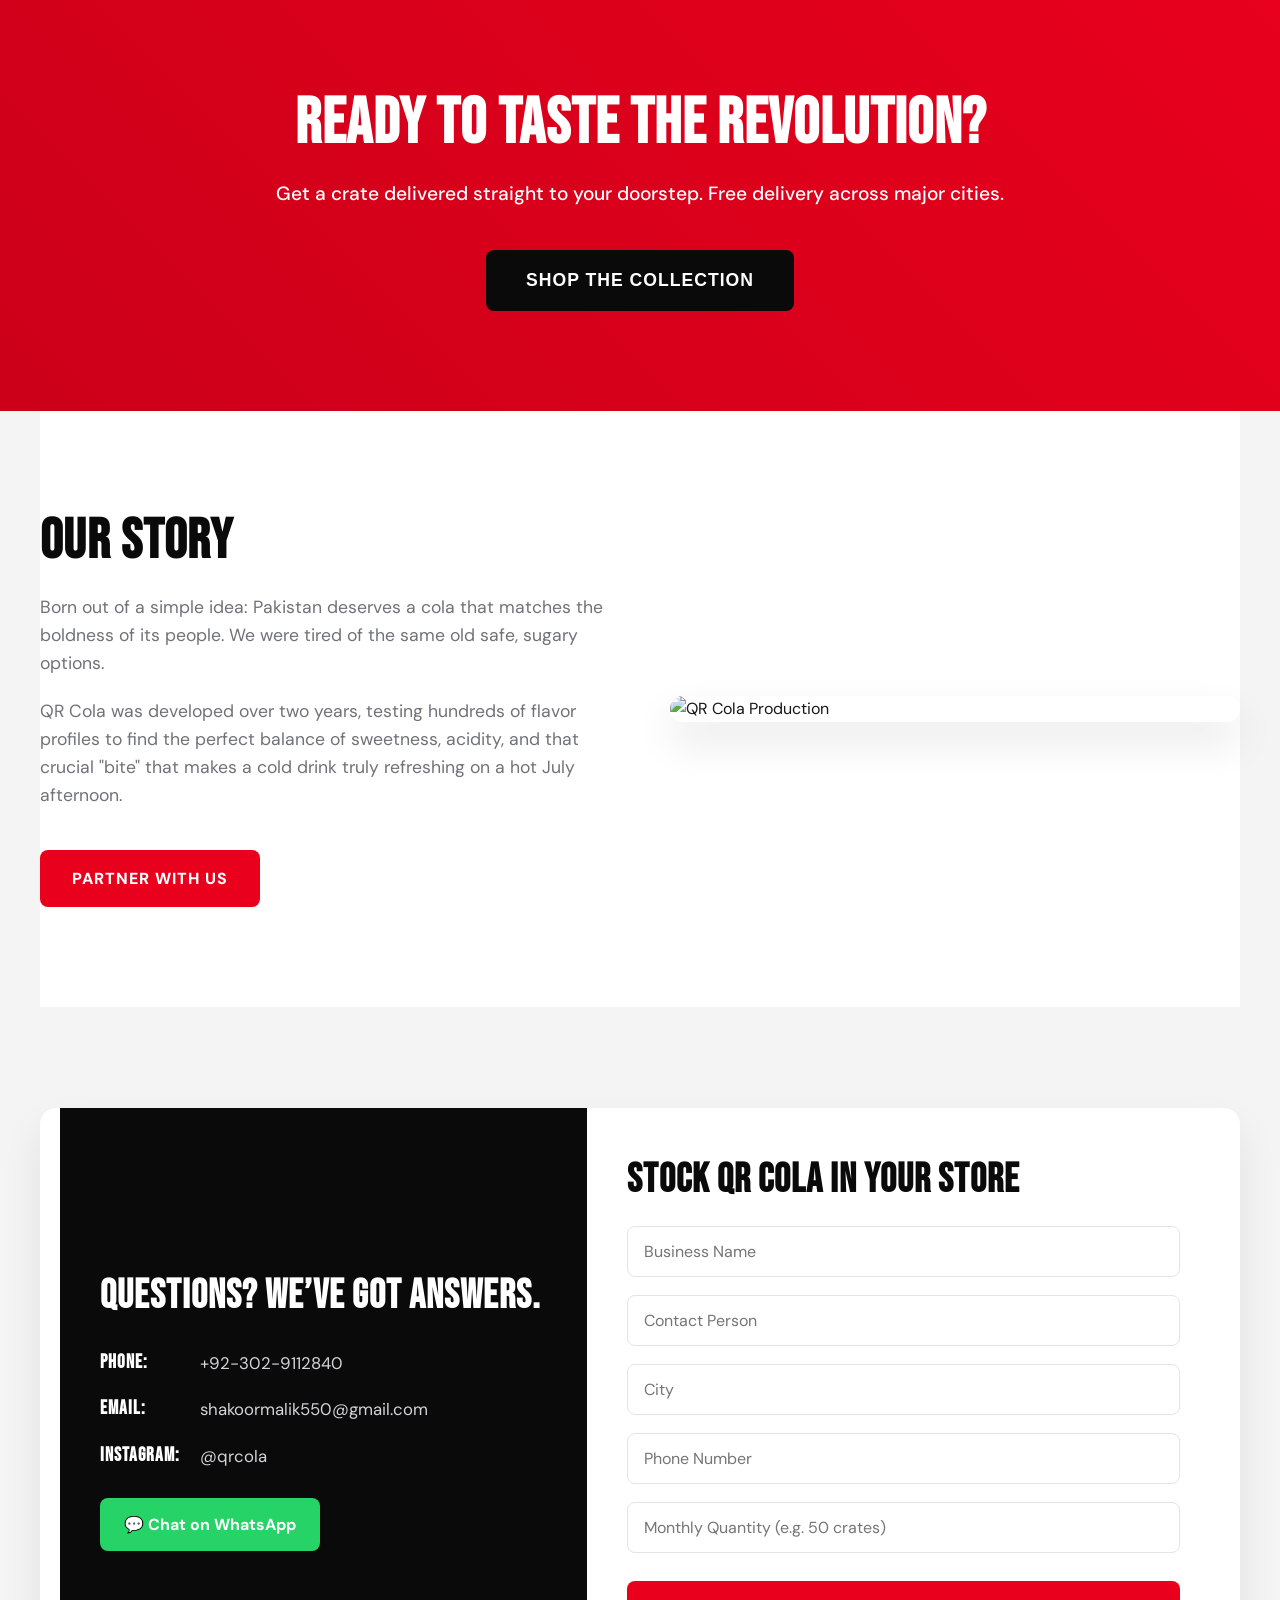
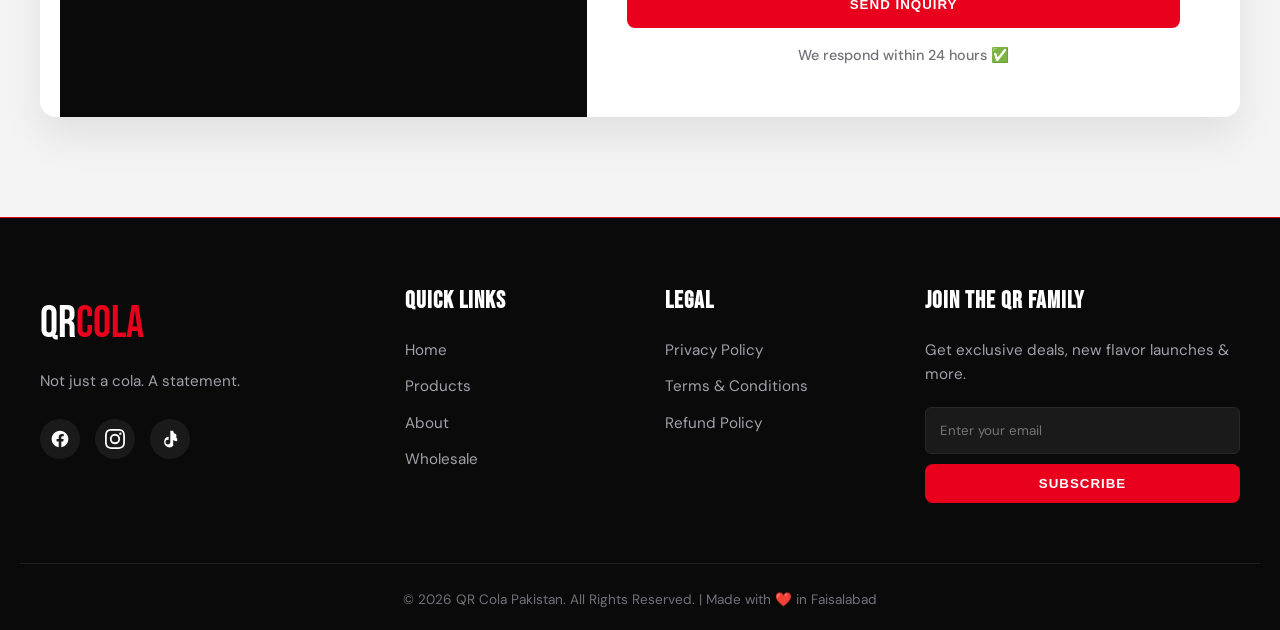
==== commit e1100d3e: "Update index (2).html" ====
--- a/index (2).html
+++ b/index (2).html
@@ -842,4 +842,4 @@
         });
     </script>
 </body>
-</html>+</html>
